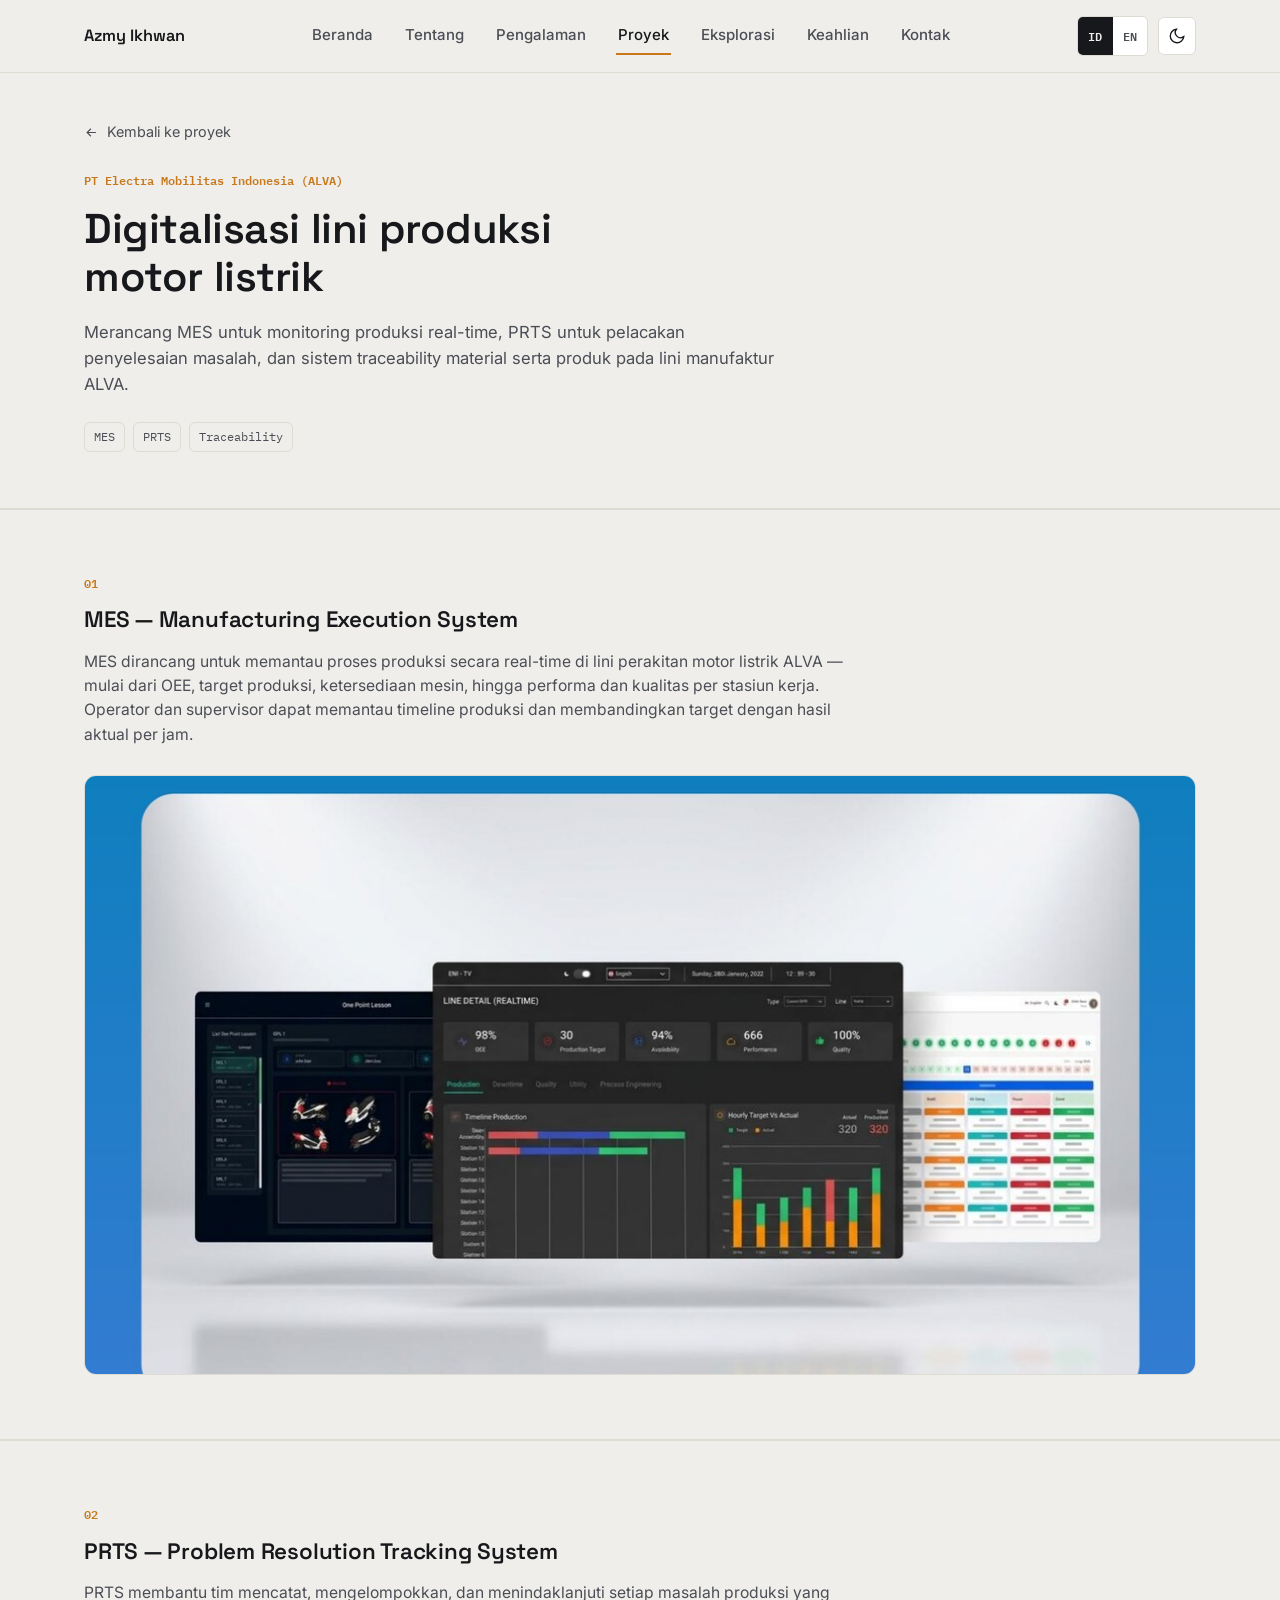
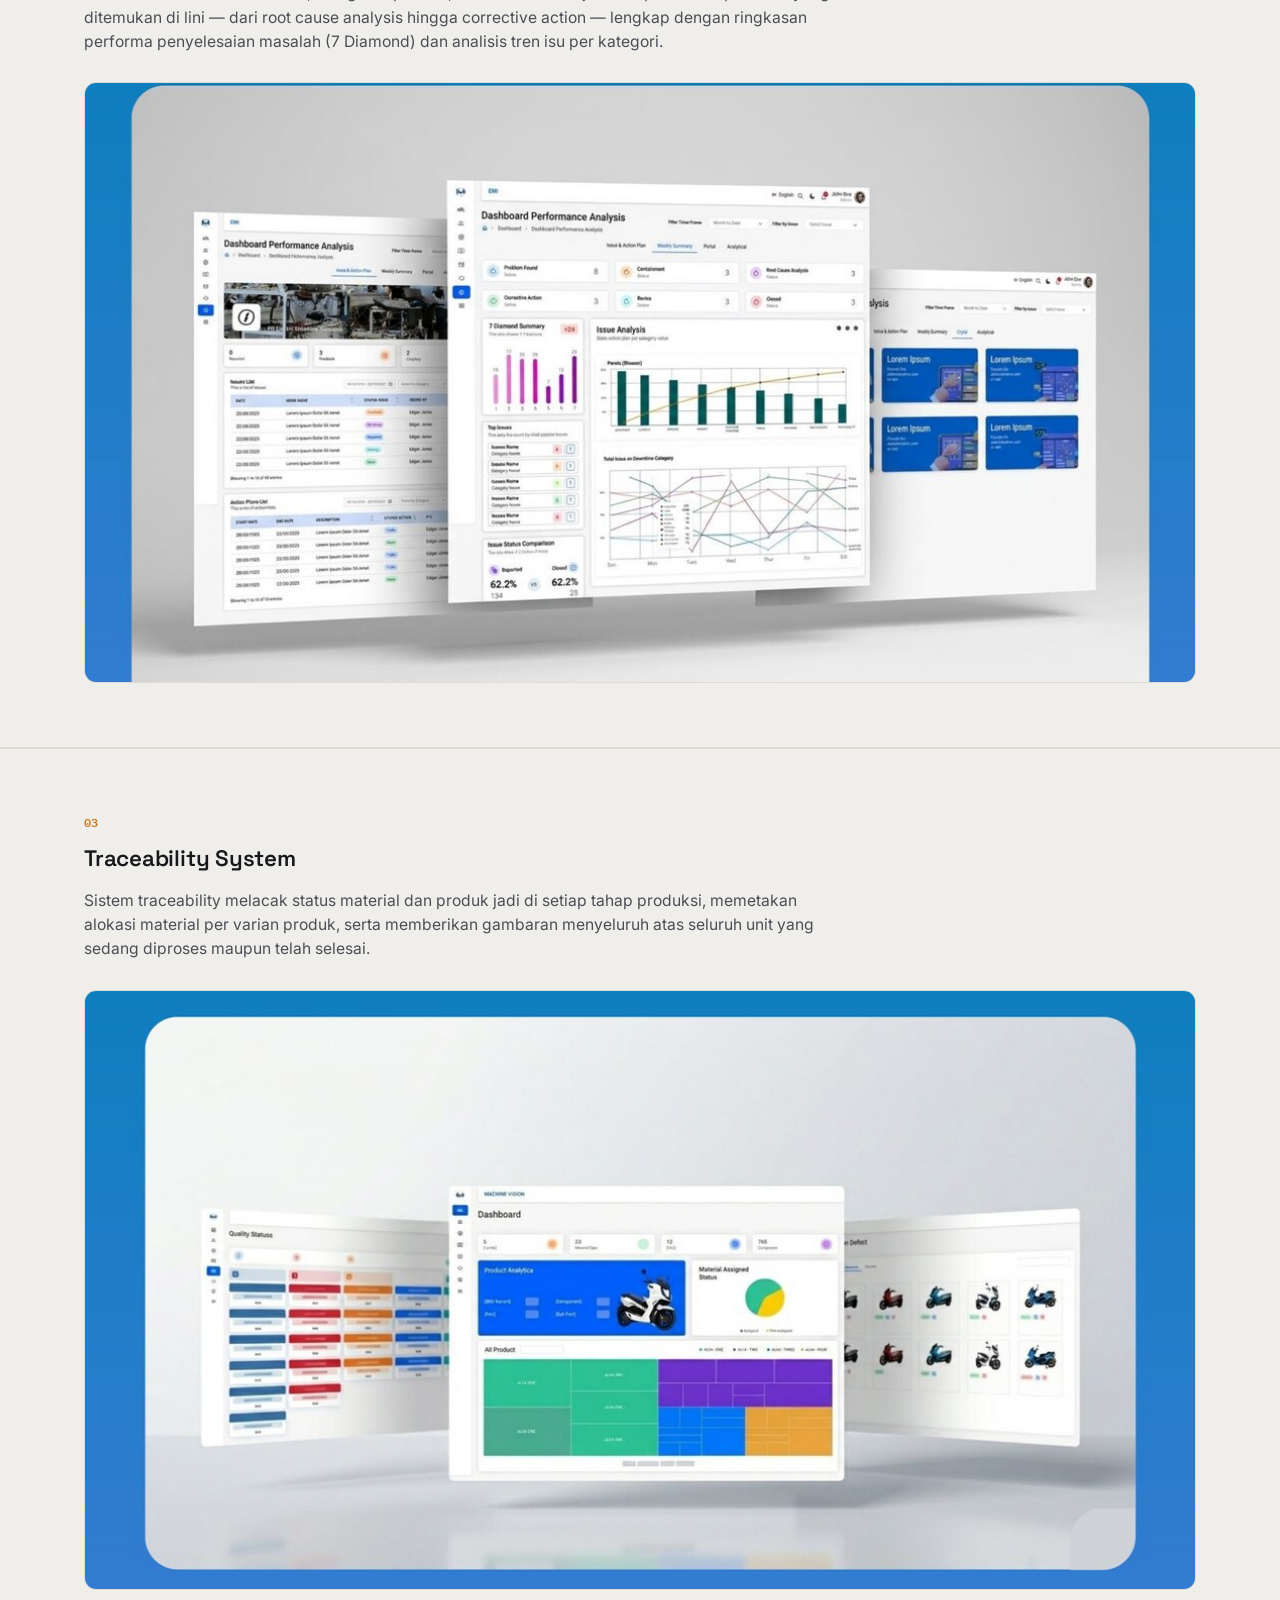
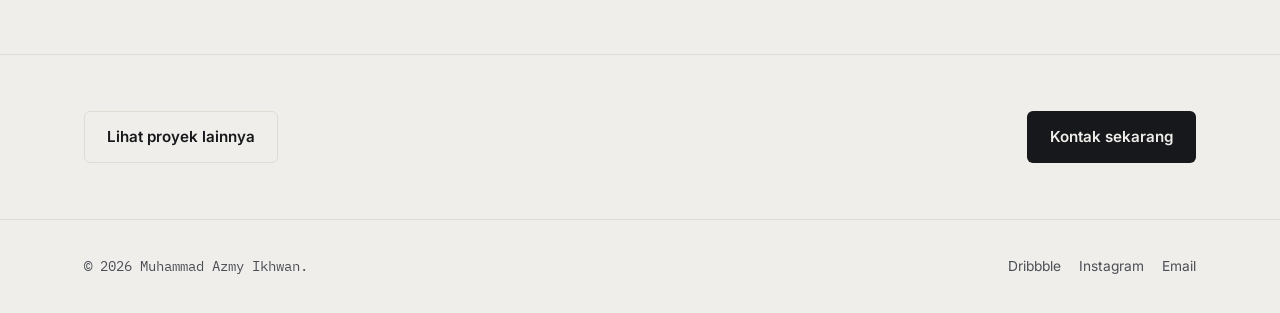
==== project-electra.html @ 19d062c1 "Replace project modal with dedicated detail pages featuring per-module image carousels" ====
<!DOCTYPE html>
<html lang="id" data-theme="light">
<head>
<meta charset="UTF-8">
<meta name="viewport" content="width=device-width, initial-scale=1.0">
<title>PT Electra Mobilitas Indonesia — Muhammad Azmy Ikhwan</title>
<meta name="description" content="Studi kasus MES, PRTS, dan Traceability System untuk PT Electra Mobilitas Indonesia (ALVA).">
<meta name="theme-color" content="#EFEEEA">
<meta name="robots" content="index, follow">
<link rel="icon" href="data:image/svg+xml,<svg xmlns=%22http://www.w3.org/2000/svg%22 viewBox=%220 0 32 32%22><rect width=%2232%22 height=%2232%22 rx=%228%22 fill=%22%23C9791C%22/><text x=%2216%22 y=%2222%22 font-family=%22monospace%22 font-size=%2216%22 fill=%22%2315161B%22 text-anchor=%22middle%22>A</text></svg>">
<link rel="preconnect" href="https://fonts.googleapis.com">
<link rel="preconnect" href="https://fonts.gstatic.com" crossorigin>
<link href="https://fonts.googleapis.com/css2?family=IBM+Plex+Mono:wght@500;600&family=Inter:wght@400;500;600;700&family=Space+Grotesk:wght@500;600;700&display=swap" rel="stylesheet">
<link rel="stylesheet" href="css/style.css">
</head>
<body>
<div class="scroll-progress" id="scrollProgress"></div>
<a href="#main" class="skip-link" data-i18n="a11y.skip">Langsung ke isi</a>

<header class="site-header">
  <div class="wrap">
    <a href="index.html" class="logo" aria-label="Muhammad Azmy Ikhwan">
      <span>Azmy Ikhwan</span>
    </a>

    <nav class="main-nav" id="mainNav" aria-label="Navigasi utama">
      <a href="index.html#home" data-i18n="nav.home">Beranda</a>
      <a href="index.html#about" data-i18n="nav.about">Tentang</a>
      <a href="index.html#experience" data-i18n="nav.experience">Pengalaman</a>
      <a href="index.html#projects" class="active" data-i18n="nav.projects">Proyek</a>
      <a href="index.html#exploration" data-i18n="nav.exploration">Eksplorasi</a>
      <a href="index.html#skills" data-i18n="nav.skills">Keahlian</a>
      <a href="index.html#contact" data-i18n="nav.contact">Kontak</a>
    </nav>

    <div class="header-tools">
      <div class="lang-switch" role="group" aria-label="Bahasa">
        <button id="langId" class="active" data-lang="id">ID</button>
        <button id="langEn" data-lang="en">EN</button>
      </div>
      <button id="themeToggle" class="icon-btn" aria-label="Ganti mode gelap/terang" aria-pressed="false">
        <svg class="moon" viewBox="0 0 24 24" fill="none" stroke="currentColor" stroke-width="1.8"><path d="M21 12.8A9 9 0 1 1 11.2 3a7 7 0 0 0 9.8 9.8z"/></svg>
        <svg class="sun" viewBox="0 0 24 24" fill="none" stroke="currentColor" stroke-width="1.8"><circle cx="12" cy="12" r="4.2"/><path d="M12 2.5v2.4M12 19.1v2.4M4.2 4.2l1.7 1.7M18.1 18.1l1.7 1.7M2.5 12h2.4M19.1 12h2.4M4.2 19.8l1.7-1.7M18.1 5.9l1.7-1.7"/></svg>
      </button>
      <button id="navToggle" class="nav-toggle" aria-label="Buka menu" aria-expanded="false">
        <svg viewBox="0 0 24 24" fill="none" stroke="currentColor" stroke-width="1.8"><path d="M4 7h16M4 12h16M4 17h16"/></svg>
      </button>
    </div>
  </div>
</header>

<main id="main">

  <section class="project-hero">
    <div class="wrap">
      <a href="index.html#projects" class="back-link">
        <svg viewBox="0 0 24 24" fill="none" stroke="currentColor" stroke-width="1.8"><path d="M19 12H5M11 18l-6-6 6-6"/></svg>
        <span data-i18n="pd.backToProjects">Kembali ke proyek</span>
      </a>
      <p class="pd-org">PT Electra Mobilitas Indonesia (ALVA)</p>
      <h1 data-i18n="proj.p1Title">Digitalisasi lini produksi motor listrik</h1>
      <p class="pd-desc" data-i18n="proj.p1Text">Merancang MES untuk monitoring produksi real-time, PRTS untuk pelacakan penyelesaian masalah, dan sistem traceability material serta produk pada lini manufaktur ALVA.</p>
      <div class="pd-tags">
        <span class="tag">MES</span><span class="tag">PRTS</span><span class="tag">Traceability</span>
      </div>
    </div>
  </section>

  <!-- ============ MES ============ -->
  <section class="module-section">
    <div class="wrap">
      <div class="module-head">
        <span class="module-num">01</span>
        <h2 data-i18n="pd.electraMesTitle">MES — Manufacturing Execution System</h2>
        <p data-i18n="pd.electraMesDesc">MES dirancang untuk memantau proses produksi secara real-time di lini perakitan motor listrik ALVA — mulai dari OEE, target produksi, ketersediaan mesin, hingga performa dan kualitas per stasiun kerja. Operator dan supervisor dapat memantau timeline produksi dan membandingkan target dengan hasil aktual per jam.</p>
      </div>
      <div class="carousel" data-carousel>
        <div class="carousel-track">
          <img src="assets/img/electra-mes-1.jpg" alt="Dashboard MES — Line Detail Realtime">
        </div>
      </div>
    </div>
  </section>

  <!-- ============ PRTS ============ -->
  <section class="module-section">
    <div class="wrap">
      <div class="module-head">
        <span class="module-num">02</span>
        <h2 data-i18n="pd.electraPrtsTitle">PRTS — Problem Resolution Tracking System</h2>
        <p data-i18n="pd.electraPrtsDesc">PRTS membantu tim mencatat, mengelompokkan, dan menindaklanjuti setiap masalah produksi yang ditemukan di lini — dari root cause analysis hingga corrective action — lengkap dengan ringkasan performa penyelesaian masalah (7 Diamond) dan analisis tren isu per kategori.</p>
      </div>
      <div class="carousel" data-carousel>
        <div class="carousel-track">
          <img src="assets/img/electra-prts-1.jpg" alt="Dashboard PRTS — Performance Analysis">
        </div>
      </div>
    </div>
  </section>

  <!-- ============ TRACEABILITY ============ -->
  <section class="module-section">
    <div class="wrap">
      <div class="module-head">
        <span class="module-num">03</span>
        <h2 data-i18n="pd.electraTraceTitle">Traceability System</h2>
        <p data-i18n="pd.electraTraceDesc">Sistem traceability melacak status material dan produk jadi di setiap tahap produksi, memetakan alokasi material per varian produk, serta memberikan gambaran menyeluruh atas seluruh unit yang sedang diproses maupun telah selesai.</p>
      </div>
      <div class="carousel" data-carousel>
        <div class="carousel-track">
          <img src="assets/img/electra-traceability-1.jpg" alt="Dashboard Traceability System">
        </div>
      </div>
    </div>
  </section>

  <div class="wrap">
    <div class="project-nav-foot">
      <a href="index.html#projects" class="btn btn-ghost" data-i18n="pd.moreProjects">Lihat proyek lainnya</a>
      <a href="index.html#contact" class="btn btn-primary" data-i18n="hero.ctaContact">Kontak sekarang</a>
    </div>
  </div>

</main>

<footer class="site-footer">
  <div class="wrap">
    <p data-i18n="footer.credit">© <span id="year"></span> Muhammad Azmy Ikhwan.</p>
    <div class="footer-links">
      <a href="https://dribbble.com/muhazmyikh" target="_blank" rel="noopener">Dribbble</a>
      <a href="https://instagram.com/azmydesain_uiux" target="_blank" rel="noopener">Instagram</a>
      <a href="mailto:azmyikh98@gmail.com">Email</a>
    </div>
  </div>
</footer>

<button class="back-to-top" id="backToTop" aria-label="Kembali ke atas" data-i18n-aria="a11y.backToTop">
  <svg viewBox="0 0 24 24" fill="none" stroke="currentColor" stroke-width="2"><path d="M12 19V5M5 12l7-7 7 7"/></svg>
</button>

<script src="js/main.js"></script>
</body>
</html>
---- css/style.css ----
/* =========================================================
   Muhammad Azmy Ikhwan — Portfolio
   Design tokens
   ========================================================= */
:root{
  /* type */
  --font-display:'Space Grotesk', 'Inter', sans-serif;
  --font-body:'Inter', sans-serif;
  --font-mono:'IBM Plex Mono', monospace;

  /* light theme (default) */
  --paper:#EFEEEA;
  --panel:#FFFFFF;
  --panel-2:#F6F5F1;
  --ink:#17181B;
  --ink-soft:#4B4E55;
  --line:#DEDBD3;
  --accent:#C9791C;
  --accent-strong:#A65F12;
  --accent-tint:#F4E3C7;
  --good:#3E7A57;
  --shadow: 0 1px 0 rgba(23,24,27,.04);

  /* fixed dark panel (used inside hero widget & cards regardless of theme) */
  --graphite:#15161B;
  --graphite-2:#1D1F26;
  --graphite-line:#2C2F38;
  --graphite-text:#E7E6E1;

  --radius-s:6px;
  --radius-m:12px;
  --radius-l:20px;
  --maxw:1160px;
  --dur:.5s;
  --ease:cubic-bezier(.22,.61,.36,1);
}

[data-theme="dark"]{
  --paper:#121317;
  --panel:#1A1B21;
  --panel-2:#1E2026;
  --ink:#EDECE8;
  --ink-soft:#A5A6AC;
  --line:#2E3038;
  --accent:#E2A33D;
  --accent-strong:#F0B65C;
  --accent-tint:#3A2E17;
  --good:#5FAE82;
  --shadow: 0 1px 0 rgba(0,0,0,.3);

  --graphite:#0F1013;
  --graphite-2:#191A1F;
  --graphite-line:#2A2C33;
  --graphite-text:#EDECE8;
}

*{box-sizing:border-box;}
html{scroll-behavior:smooth;}
@media (prefers-reduced-motion: reduce){
  html{scroll-behavior:auto;}
  *,*::before,*::after{animation-duration:.001ms !important; animation-iteration-count:1 !important; transition-duration:.001ms !important; scroll-behavior:auto !important;}
}

body{
  margin:0;
  background:var(--paper);
  color:var(--ink);
  font-family:var(--font-body);
  font-size:16px;
  line-height:1.55;
  -webkit-font-smoothing:antialiased;
  transition:background var(--dur) var(--ease), color var(--dur) var(--ease);
}

img{max-width:100%; display:block;}
a{color:inherit; text-decoration:none;}
button{
  font-family:inherit; font-size:inherit; color:inherit;
  cursor:pointer; background:none; border:none; padding:0; margin:0;
  -webkit-appearance:none; appearance:none;
}
ul{margin:0; padding:0; list-style:none;}
h1,h2,h3,h4{font-family:var(--font-display); margin:0; letter-spacing:-.01em;}
p{margin:0;}

:focus-visible{
  outline:2px solid var(--accent);
  outline-offset:3px;
  border-radius:4px;
}

.wrap{
  max-width:var(--maxw);
  margin:0 auto;
  padding:0 24px;
}

.skip-link{
  position:absolute; left:-999px; top:0;
  background:var(--accent); color:#15161B; padding:10px 16px;
  border-radius:0 0 var(--radius-s) 0; font-weight:600; z-index:200;
}
.skip-link:focus{left:0;}

/* -----------------------------------------------------------
   Header
   ----------------------------------------------------------- */
.site-header{
  position:sticky; top:0; z-index:100;
  background:var(--paper);
  border-bottom:1px solid var(--line);
}
.site-header .wrap{
  display:flex; align-items:center; justify-content:space-between;
  height:72px; gap:16px;
}
.logo{
  display:flex; align-items:center; gap:10px;
  font-family:var(--font-display); font-weight:600; font-size:1.02rem;
  white-space:nowrap;
}

.main-nav{display:flex; align-items:center; gap:28px;}
.main-nav a{
  font-size:.94rem; color:var(--ink-soft); font-weight:500;
  padding:6px 2px; border-bottom:2px solid transparent;
  transition:color .2s var(--ease), border-color .2s var(--ease);
}
.main-nav a:hover, .main-nav a.active{color:var(--ink); border-color:var(--accent);}

.header-tools{display:flex; align-items:center; gap:10px;}
.icon-btn{
  width:38px; height:38px; border-radius:var(--radius-s);
  border:1px solid var(--line); background:var(--panel);
  color:var(--ink); display:flex; align-items:center; justify-content:center;
  transition:border-color .2s var(--ease), transform .15s var(--ease);
}
.icon-btn:hover{border-color:var(--accent); transform:translateY(-1px);}
.icon-btn svg{width:18px; height:18px;}
.icon-btn .sun{display:none;}
[data-theme="dark"] .icon-btn .moon{display:none;}
[data-theme="dark"] .icon-btn .sun{display:block;}

.lang-switch{
  display:flex; border:1px solid var(--line); border-radius:var(--radius-s);
  overflow:hidden; font-family:var(--font-mono); font-size:.78rem;
}
.lang-switch button{
  background:var(--panel); color:var(--ink-soft); border:none;
  padding:0 10px; height:38px; font-weight:600; letter-spacing:.02em;
  transition:background .2s var(--ease), color .2s var(--ease);
}
.lang-switch button.active{background:var(--ink); color:var(--paper);}
[data-theme="dark"] .lang-switch button.active{background:var(--accent); color:#15161B;}

.nav-toggle{
  display:none; width:38px; height:38px; border-radius:var(--radius-s);
  border:1px solid var(--line); background:var(--panel); align-items:center; justify-content:center;
}
.nav-toggle svg{width:20px; height:20px;}

/* -----------------------------------------------------------
   Buttons
   ----------------------------------------------------------- */
.btn{
  display:inline-flex; align-items:center; justify-content:center; gap:8px;
  padding:13px 22px; border-radius:var(--radius-s);
  font-weight:600; font-size:.95rem; border:1px solid transparent;
  transition:transform .18s var(--ease), background .2s var(--ease), border-color .2s var(--ease), color .2s var(--ease);
}
.btn:hover{transform:translateY(-2px);}
.btn-primary{background:var(--ink); color:var(--paper);}
.btn-primary:hover{background:var(--accent); color:#15161B;}
[data-theme="dark"] .btn-primary{background:var(--accent); color:#15161B;}
[data-theme="dark"] .btn-primary:hover{background:var(--accent-strong);}
.btn-ghost{border-color:var(--line); color:var(--ink); background:transparent;}
.btn-ghost:hover{border-color:var(--accent);}
.btn-row{display:flex; flex-wrap:wrap; gap:12px; margin-top:28px;}

/* -----------------------------------------------------------
   Section scaffolding
   ----------------------------------------------------------- */
section{padding:96px 0;}
section + section{border-top:1px solid var(--line);}
.section-head{
  display:flex; flex-wrap:wrap; align-items:baseline; justify-content:space-between;
  gap:16px; margin-bottom:48px;
}
.section-head h2{font-size:clamp(1.7rem, 2.6vw, 2.3rem); font-weight:600;}
.section-num{
  font-family:var(--font-mono); color:var(--accent); font-size:.85rem; font-weight:600;
}
.section-lede{color:var(--ink-soft); max-width:560px; font-size:1.02rem;}

.reveal{opacity:0; transform:translateY(16px) scale(.99); transition:opacity .6s var(--ease), transform .6s var(--ease);}
.reveal.is-visible{opacity:1; transform:none;}

/* staggered cascades for short lists inside an already-revealed group */
.principles .principle,
.timeline .tl-item,
.skills-grid .skill-group,
.edu-grid .course,
.contact-list .contact-row{
  transition:opacity .5s var(--ease), transform .5s var(--ease);
}
.reveal:not(.is-visible) .principle,
.reveal:not(.is-visible) .tl-item,
.reveal:not(.is-visible) .skill-group,
.reveal:not(.is-visible) .course,
.reveal:not(.is-visible) .contact-row{
  opacity:0; transform:translateY(12px);
}
.principles .principle:nth-child(1){transition-delay:.05s;}
.principles .principle:nth-child(2){transition-delay:.15s;}
.principles .principle:nth-child(3){transition-delay:.25s;}
.timeline .tl-item:nth-child(1){transition-delay:.05s;}
.timeline .tl-item:nth-child(2){transition-delay:.18s;}
.skills-grid .skill-group:nth-child(1){transition-delay:.05s;}
.skills-grid .skill-group:nth-child(2){transition-delay:.16s;}
.edu-grid .course:nth-child(1){transition-delay:.05s;}
.edu-grid .course:nth-child(2){transition-delay:.16s;}
.contact-list .contact-row:nth-child(1){transition-delay:.05s;}
.contact-list .contact-row:nth-child(2){transition-delay:.13s;}
.contact-list .contact-row:nth-child(3){transition-delay:.21s;}
.contact-list .contact-row:nth-child(4){transition-delay:.29s;}

/* -----------------------------------------------------------
   Scroll progress bar
   ----------------------------------------------------------- */
.scroll-progress{
  position:fixed; top:0; left:0; height:3px; width:0%;
  background:var(--accent); z-index:200;
  transition:width .1s linear;
}

/* -----------------------------------------------------------
   Back to top button
   ----------------------------------------------------------- */
.back-to-top{
  position:fixed; right:24px; bottom:24px; z-index:90;
  width:44px; height:44px; border-radius:50%;
  background:var(--ink); color:var(--paper);
  display:flex; align-items:center; justify-content:center;
  border:1px solid var(--line);
  opacity:0; visibility:hidden; transform:translateY(10px);
  transition:opacity .3s var(--ease), transform .3s var(--ease), visibility .3s, background .2s var(--ease);
}
.back-to-top.is-visible{opacity:1; visibility:visible; transform:none;}
.back-to-top:hover{background:var(--accent); color:#15161B;}
[data-theme="dark"] .back-to-top{background:var(--accent); color:#15161B;}
[data-theme="dark"] .back-to-top:hover{background:var(--accent-strong);}
.back-to-top svg{width:18px; height:18px;}

/* -----------------------------------------------------------
   Hero
   ----------------------------------------------------------- */
.hero{padding-top:64px; padding-bottom:80px; border-top:none;}
.hero .wrap{
  display:grid; grid-template-columns:1.15fr .85fr; gap:56px; align-items:center;
}
.eyebrow{
  font-family:var(--font-mono); font-size:.82rem; color:var(--accent);
  display:flex; align-items:center; gap:8px; margin-bottom:18px; font-weight:600;
}
.eyebrow .dot{width:7px; height:7px; border-radius:50%; background:var(--good); box-shadow:0 0 0 3px color-mix(in srgb, var(--good) 25%, transparent); animation:pulse 2.4s ease-in-out infinite;}
@keyframes pulse{0%,100%{opacity:1;} 50%{opacity:.4;}}

.hero h1{
  font-size:clamp(2.1rem, 4.6vw, 3.4rem);
  line-height:1.08; font-weight:600; letter-spacing:-.02em;
  max-width:22ch;
}
.hero .lede{
  margin-top:22px; font-size:1.08rem; color:var(--ink-soft); max-width:46ch;
}
.hero .contact-chips{
  display:flex; flex-wrap:wrap; gap:10px; margin-top:26px;
}
.chip{
  display:inline-flex; align-items:center; gap:7px;
  font-family:var(--font-mono); font-size:.78rem; color:var(--ink-soft);
  border:1px solid var(--line); border-radius:999px; padding:7px 12px;
  background:var(--panel);
}
.chip svg{width:13px; height:13px;}

.stat-row{
  display:grid; grid-template-columns:repeat(4,1fr); gap:22px;
  margin-top:52px; padding-top:28px; border-top:1px solid var(--line);
}
.stat b{
  display:block; font-family:var(--font-display); font-size:1.7rem; font-weight:600;
}
.stat span{font-size:.82rem; color:var(--ink-soft);}

.hero-visual{position:relative; display:flex; flex-direction:column; gap:18px;}
.photo-card{
  position:relative; border-radius:var(--radius-l); overflow:hidden;
  border:1px solid var(--line); background:var(--panel-2);
  aspect-ratio:4/4.5;
}
.photo-card img{width:100%; height:100%; object-fit:cover;}

/* status widget mimicking the real dashboard work */
.status-widget{
  background:var(--graphite); color:var(--graphite-text);
  border:1px solid var(--graphite-line); border-radius:var(--radius-m);
  padding:16px 16px 18px;
  font-family:var(--font-mono);
}
.status-widget .sw-head{
  display:flex; align-items:center; justify-content:space-between;
  font-size:.72rem; color:#9A9CA5; padding-bottom:12px; border-bottom:1px solid var(--graphite-line);
  margin-bottom:14px;
}
.status-widget .sw-head .sw-title{color:var(--graphite-text); font-weight:600; letter-spacing:.02em;}
.sw-grid{display:grid; grid-template-columns:1fr 1fr; gap:10px; margin-bottom:14px;}
.sw-tile{background:var(--graphite-2); border:1px solid var(--graphite-line); border-radius:8px; padding:10px 12px;}
.sw-tile b{display:block; font-size:1.15rem; font-weight:600;}
.sw-tile span{font-size:.68rem; color:#9A9CA5;}
.sw-bars{display:flex; flex-direction:column; gap:8px;}
.sw-bar-row{display:flex; align-items:center; gap:10px; font-size:.68rem; color:#9A9CA5;}
.sw-bar-row .lbl{width:56px; flex-shrink:0;}
.sw-bar-track{flex:1; height:6px; border-radius:4px; background:var(--graphite-line); overflow:hidden;}
.sw-bar-fill{height:100%; border-radius:4px; background:var(--accent); width:0%; transition:width 1.1s var(--ease);}
.status-widget.is-live .sw-bar-fill{width:var(--w);}

/* -----------------------------------------------------------
   About
   ----------------------------------------------------------- */
.about-grid{display:grid; grid-template-columns:1.1fr .9fr; gap:56px;}
.about-copy p{color:var(--ink-soft); font-size:1.02rem; margin-bottom:16px;}
.about-copy p:last-child{margin-bottom:0;}
.principles{display:flex; flex-direction:column; gap:22px;}
.principle{display:flex; gap:16px; align-items:flex-start;}
.principle .idx{
  font-family:var(--font-mono); font-size:.78rem; color:var(--accent);
  border:1px solid var(--line); width:30px; height:30px; border-radius:50%;
  display:flex; align-items:center; justify-content:center; flex-shrink:0; font-weight:600;
}
.principle h3{font-size:1.02rem; font-weight:600; margin-bottom:4px;}
.principle p{color:var(--ink-soft); font-size:.94rem;}

/* -----------------------------------------------------------
   Experience timeline
   ----------------------------------------------------------- */
.timeline{position:relative; padding-left:28px; border-left:1px solid var(--line);}
.tl-item{position:relative; padding-bottom:52px;}
.tl-item:last-child{padding-bottom:0;}
.tl-item::before{
  content:''; position:absolute; left:-33px; top:4px;
  width:9px; height:9px; border-radius:50%; background:var(--accent);
  box-shadow:0 0 0 4px var(--paper);
}
.tl-head{display:flex; flex-wrap:wrap; align-items:baseline; gap:10px; margin-bottom:6px;}
.tl-role{font-family:var(--font-display); font-size:1.2rem; font-weight:600;}
.tl-period{font-family:var(--font-mono); font-size:.78rem; color:var(--accent); background:var(--accent-tint); padding:4px 10px; border-radius:999px;}
.tl-org{color:var(--ink-soft); font-size:.96rem; margin-bottom:14px;}
.tl-list{display:flex; flex-direction:column; gap:8px; margin-bottom:16px;}
.tl-list li{position:relative; padding-left:18px; color:var(--ink-soft); font-size:.95rem;}
.tl-list li::before{content:'•'; position:absolute; left:2px; color:var(--accent); font-weight:700;}
.tl-tags{display:flex; flex-wrap:wrap; gap:8px;}
.tag{
  font-family:var(--font-mono); font-size:.72rem; color:var(--ink-soft);
  border:1px solid var(--line); border-radius:6px; padding:5px 9px;
}

/* -----------------------------------------------------------
   Projects — two-row card grid
   ----------------------------------------------------------- */
.project-grid{
  display:grid; grid-template-columns:repeat(3, 1fr); gap:24px;
}
.project-card{
  display:flex; flex-direction:column; text-align:left; width:100%;
  border:1px solid var(--line); border-radius:var(--radius-m); overflow:hidden;
  background:var(--panel); cursor:pointer;
  transition:border-color .2s var(--ease), transform .2s var(--ease), box-shadow .2s var(--ease);
}
.project-card:hover{border-color:var(--accent); transform:translateY(-3px);}
.project-card:hover .pc-media img{transform:scale(1.05);}
.pc-media{position:relative; background:var(--panel-2); aspect-ratio:16/11; overflow:hidden;}
.pc-media img{width:100%; height:100%; object-fit:cover; object-position:top; transition:transform .5s var(--ease);}
.pc-info{padding:20px; display:flex; flex-direction:column; gap:8px;}
.pc-org{font-family:var(--font-mono); font-size:.7rem; color:var(--accent); font-weight:600;}
.pc-title{font-family:var(--font-display); font-size:1.05rem; font-weight:600; line-height:1.3;}
.pc-tags{display:flex; flex-wrap:wrap; gap:6px; margin-top:4px;}
.pc-tags .tag{font-size:.68rem; padding:4px 8px;}

.p-link{
  font-size:.9rem; font-weight:600; color:var(--ink); border-bottom:2px solid var(--accent);
  padding-bottom:2px; display:inline-flex; align-items:center; gap:6px;
}
.p-link svg{width:14px; height:14px;}

/* -----------------------------------------------------------
   Exploration / dribbble & instagram
   ----------------------------------------------------------- */
.explore-grid{display:grid; grid-template-columns:1fr; gap:24px;}
.explore-card{
  max-width:420px;
  border:1px solid var(--line); border-radius:var(--radius-m); padding:30px;
  background:var(--panel); display:flex; flex-direction:column; gap:16px;
  transition:border-color .2s var(--ease), transform .2s var(--ease);
}
.explore-card:hover{border-color:var(--accent); transform:translateY(-3px);}
.explore-icon{
  width:46px; height:46px; border-radius:12px; background:var(--graphite);
  color:var(--accent); display:flex; align-items:center; justify-content:center;
}
.explore-icon svg{width:22px; height:22px;}
.explore-card h3{font-size:1.15rem; font-weight:600;}
.explore-card p{color:var(--ink-soft); font-size:.94rem;}
.explore-card .p-link{margin-top:auto;}

/* -----------------------------------------------------------
   Skills
   ----------------------------------------------------------- */
.skills-grid{display:grid; grid-template-columns:1fr 1fr; gap:40px;}
.skill-group h3{font-size:1rem; font-weight:600; margin-bottom:16px; color:var(--ink-soft); font-family:var(--font-mono); text-transform:none;}
.skill-tags{display:flex; flex-wrap:wrap; gap:10px;}
.skill-tags .tag{font-size:.82rem; padding:8px 13px;}

/* -----------------------------------------------------------
   Education
   ----------------------------------------------------------- */
.edu-grid{display:grid; grid-template-columns:1.1fr .9fr; gap:56px;}
.edu-main{border:1px solid var(--line); border-radius:var(--radius-m); padding:28px; background:var(--panel);}
.edu-main h3{font-size:1.2rem; font-weight:600; margin-bottom:6px;}
.edu-main .edu-period{font-family:var(--font-mono); font-size:.78rem; color:var(--accent); margin-bottom:14px; display:block;}
.edu-main p{color:var(--ink-soft); font-size:.95rem;}
.course{padding:18px 0; border-bottom:1px solid var(--line);}
.course:last-child{border-bottom:none; padding-bottom:0;}
.course:first-child{padding-top:0;}
.course h4{font-size:1rem; font-weight:600; margin-bottom:4px;}
.course .edu-period{font-family:var(--font-mono); font-size:.72rem; color:var(--ink-soft); margin-bottom:8px; display:block;}
.course p{color:var(--ink-soft); font-size:.9rem;}

#courses .edu-grid .course{
  border:1px solid var(--line); border-radius:var(--radius-m);
  padding:24px; background:var(--panel);
}
#courses .edu-grid .course:last-child{border:1px solid var(--line); padding-bottom:24px;}
#courses .edu-grid .course:first-child{padding-top:24px;}

/* -----------------------------------------------------------
   Contact
   ----------------------------------------------------------- */
.contact-panel{
  background:var(--panel); color:var(--ink);
  border:1px solid var(--line);
  border-radius:var(--radius-l); padding:56px; display:grid;
  grid-template-columns:1.1fr .9fr; gap:48px; align-items:center;
}
.contact-panel h2{font-size:clamp(1.6rem, 3vw, 2.2rem); font-weight:600; margin-bottom:16px;}
.contact-panel p{color:var(--ink-soft); font-size:1.02rem; max-width:44ch;}
.contact-list{display:flex; flex-direction:column; gap:14px;}
.contact-row{
  display:flex; align-items:center; justify-content:space-between; gap:14px;
  border:1px solid var(--line); border-radius:var(--radius-s);
  padding:14px 16px; background:var(--panel-2);
  transition:border-color .2s var(--ease), transform .2s var(--ease);
}
a.contact-row:hover{border-color:var(--accent); transform:translateY(-2px);}
.contact-row .c-label{display:flex; align-items:center; gap:10px; font-size:.9rem; color:var(--ink-soft);}
.contact-row .c-label svg{width:16px; height:16px; color:var(--accent);}
.contact-row .c-value{font-family:var(--font-mono); font-size:.85rem;}
.copy-btn{
  background:none; border:1px solid var(--line); color:var(--ink);
  border-radius:6px; padding:6px 10px; font-family:var(--font-mono); font-size:.72rem;
  transition:border-color .2s var(--ease), background .2s var(--ease);
}
.copy-btn:hover{border-color:var(--accent);}
.contact-panel .btn-row{margin-top:8px;}

/* -----------------------------------------------------------
   Footer
   ----------------------------------------------------------- */
.site-footer{padding:36px 0; border-top:1px solid var(--line);}
.site-footer .wrap{display:flex; flex-wrap:wrap; justify-content:space-between; gap:12px; align-items:center;}
.site-footer p{color:var(--ink-soft); font-size:.86rem; font-family:var(--font-mono);}
.footer-links{display:flex; gap:18px;}
.footer-links a{color:var(--ink-soft); font-size:.86rem; transition:color .2s var(--ease);}
.footer-links a:hover{color:var(--accent);}

/* -----------------------------------------------------------
   Project detail page
   ----------------------------------------------------------- */
.project-hero{padding:48px 0 56px; border-bottom:1px solid var(--line);}
.back-link{
  display:inline-flex; align-items:center; gap:8px; font-size:.9rem; color:var(--ink-soft);
  margin-bottom:28px; transition:color .2s var(--ease);
}
.back-link:hover{color:var(--accent);}
.back-link svg{width:15px; height:15px;}
.pd-org{font-family:var(--font-mono); font-size:.78rem; color:var(--accent); font-weight:600; margin-bottom:14px;}
.project-hero h1{font-size:clamp(1.8rem, 3.6vw, 2.6rem); font-weight:600; line-height:1.15; margin-bottom:20px; max-width:20ch;}
.project-hero .pd-desc{color:var(--ink-soft); font-size:1.04rem; max-width:70ch; margin-bottom:24px;}
.pd-tags{display:flex; flex-wrap:wrap; gap:8px;}

.module-section{padding:64px 0; border-bottom:1px solid var(--line);}
.module-head{margin-bottom:28px; max-width:760px;}
.module-head .module-num{font-family:var(--font-mono); color:var(--accent); font-size:.78rem; font-weight:600; display:block; margin-bottom:10px;}
.module-head h2{font-size:1.4rem; font-weight:600; margin-bottom:12px;}
.module-head p{color:var(--ink-soft); font-size:.98rem;}

.carousel{position:relative; border-radius:var(--radius-m); overflow:hidden; border:1px solid var(--line); background:var(--panel-2);}
.carousel-track{display:flex; transition:transform .4s var(--ease);}
.carousel-track img{width:100%; flex-shrink:0; display:block; object-fit:cover; object-position:top;}
.carousel-btn{
  position:absolute; top:50%; transform:translateY(-50%); width:40px; height:40px; border-radius:50%;
  background:var(--panel); border:1px solid var(--line); display:flex; align-items:center; justify-content:center;
  color:var(--ink); transition:border-color .2s var(--ease), background .2s var(--ease);
}
.carousel-btn:hover{border-color:var(--accent);}
.carousel-btn svg{width:17px; height:17px;}
.carousel-btn.prev{left:14px;}
.carousel-btn.next{right:14px;}
.carousel-dots{display:flex; justify-content:center; gap:8px; margin-top:16px;}
.carousel-dot{width:7px; height:7px; border-radius:50%; background:var(--line); border:none; padding:0; transition:width .2s var(--ease), background .2s var(--ease);}
.carousel-dot.active{background:var(--accent); width:20px; border-radius:4px;}

.project-nav-foot{padding:56px 0; display:flex; justify-content:space-between; align-items:center; gap:16px; flex-wrap:wrap;}

/* -----------------------------------------------------------
   Responsive
   ----------------------------------------------------------- */
@media (max-width: 980px){
  .hero .wrap{grid-template-columns:1fr; gap:44px;}
  .hero-visual{order:-1; max-width:420px;}
  .about-grid, .edu-grid{grid-template-columns:1fr; gap:36px;}
  .skills-grid{grid-template-columns:1fr; gap:32px;}
  .project-grid{grid-template-columns:repeat(2, 1fr);}
  .contact-panel{grid-template-columns:1fr; padding:40px 28px;}
  .explore-grid{grid-template-columns:1fr;}
}
@media (max-width: 960px){
  .main-nav{
    position:fixed; inset:72px 0 0 0; background:var(--paper); border-top:1px solid var(--line);
    flex-direction:column; align-items:flex-start; padding:24px; gap:4px;
    transform:translateY(-8px); opacity:0; visibility:hidden;
    transition:opacity .2s var(--ease), transform .2s var(--ease), visibility .2s;
    z-index:99;
  }
  .main-nav.is-open{opacity:1; transform:none; visibility:visible;}
  .main-nav a{width:100%; padding:14px 4px; border-bottom:1px solid var(--line); border-radius:0;}
  .nav-toggle{display:flex;}
}
@media (max-width: 720px){
  .stat-row{grid-template-columns:repeat(2,1fr); row-gap:24px;}
  .project-grid{grid-template-columns:1fr;}
  section{padding:64px 0;}
  .hero-visual{max-width:132px; margin:0 auto;}
  .photo-card{aspect-ratio:1/1; border-radius:50%; border-width:2px; border-color:var(--accent);}
}
@media (max-width: 520px){
  .wrap{padding:0 18px;}
  .hero h1{max-width:none;}
  .lang-switch button{padding:0 8px;}
}
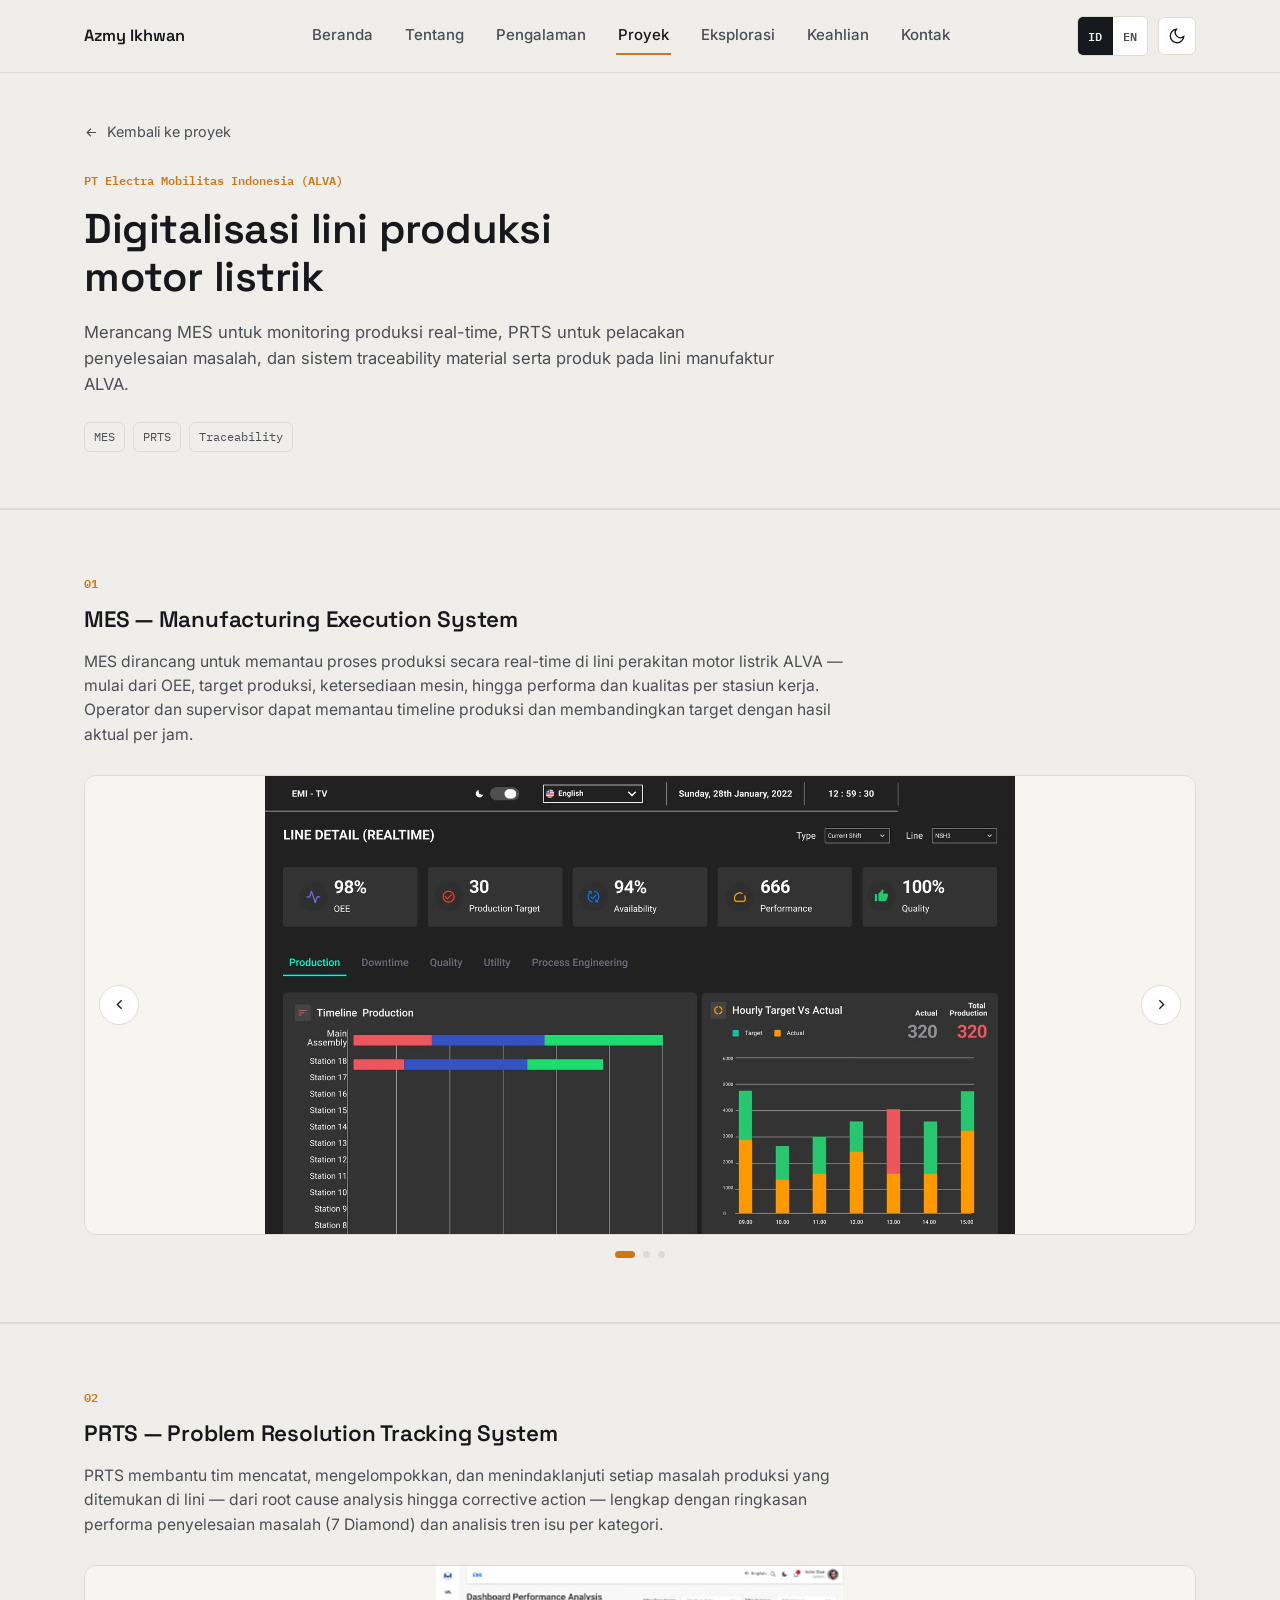
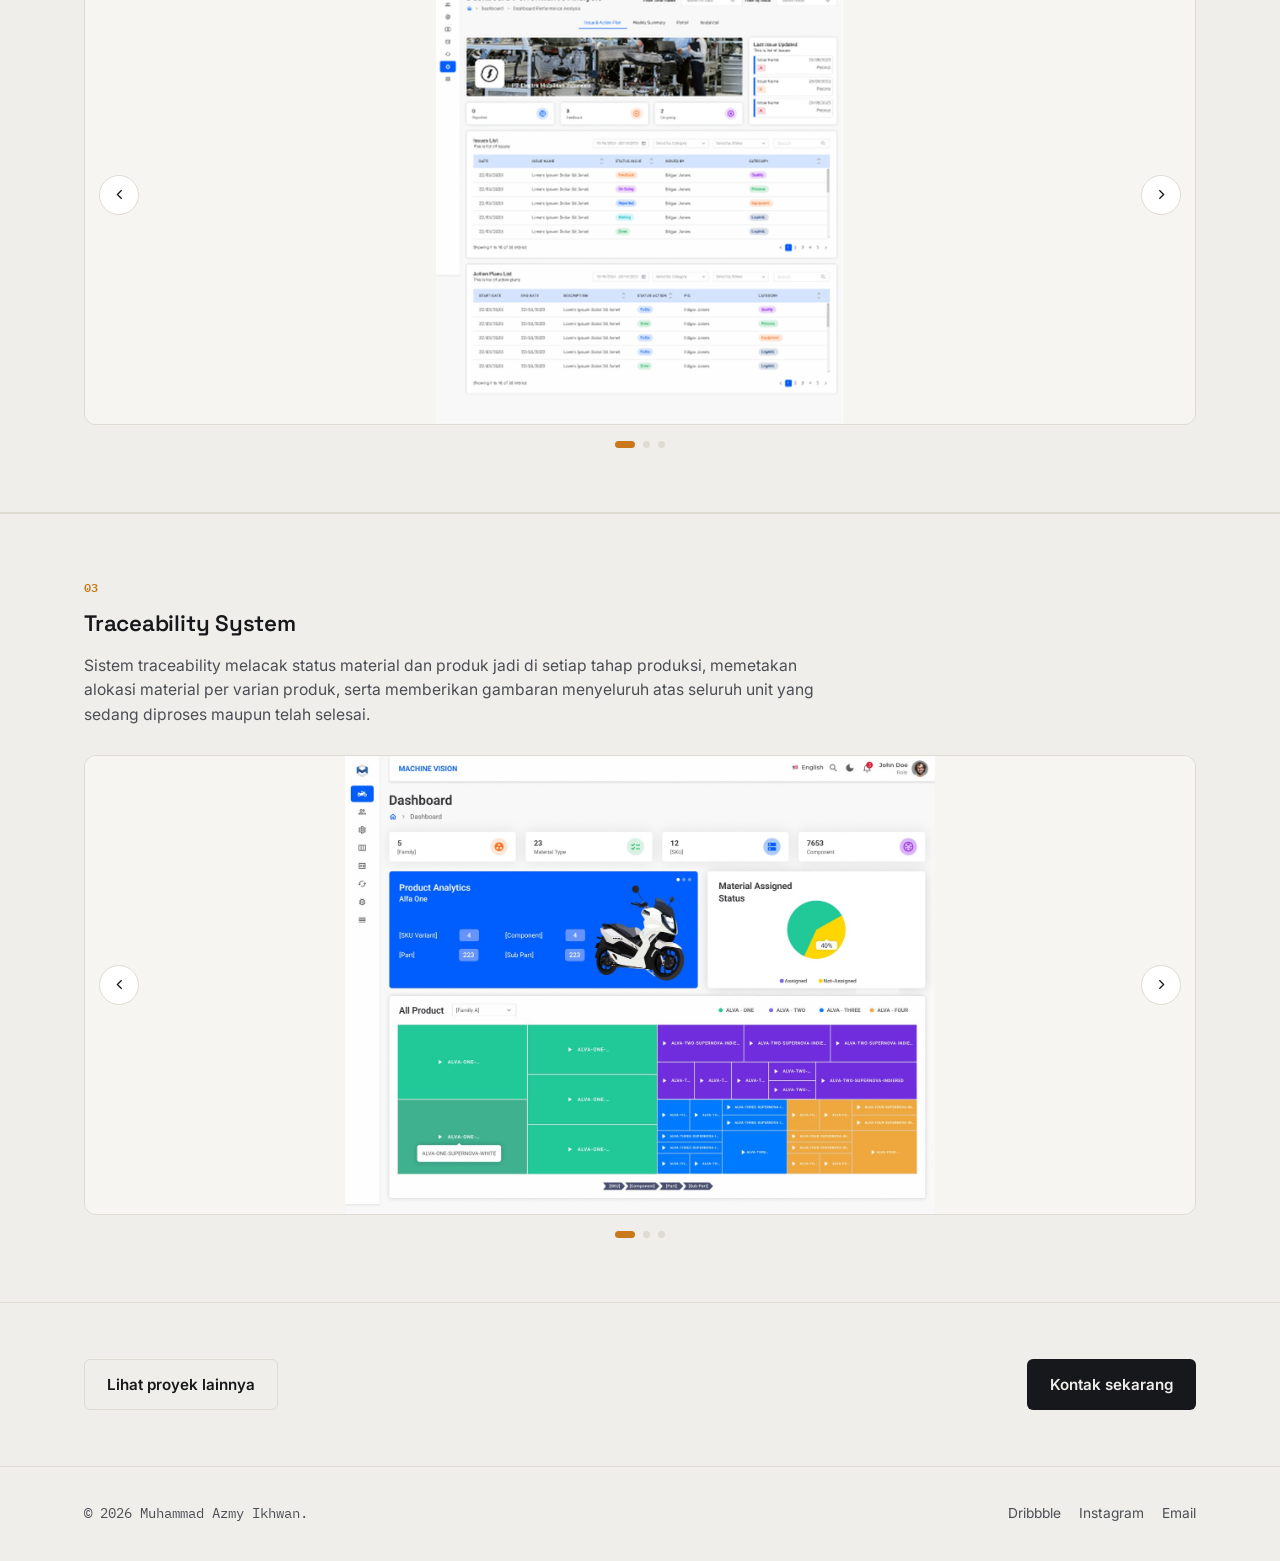
==== commit cf43eb5f: "Update Electra project images with real per-module screenshots" ====
--- a/project-electra.html
+++ b/project-electra.html
@@ -74,9 +74,24 @@
         <h2 data-i18n="pd.electraMesTitle">MES — Manufacturing Execution System</h2>
         <p data-i18n="pd.electraMesDesc">MES dirancang untuk memantau proses produksi secara real-time di lini perakitan motor listrik ALVA — mulai dari OEE, target produksi, ketersediaan mesin, hingga performa dan kualitas per stasiun kerja. Operator dan supervisor dapat memantau timeline produksi dan membandingkan target dengan hasil aktual per jam.</p>
       </div>
-      <div class="carousel" data-carousel>
-        <div class="carousel-track">
-          <img src="assets/img/electra-mes-1.jpg" alt="Dashboard MES — Line Detail Realtime">
+      <div class="carousel-wrap" data-carousel>
+        <div class="carousel">
+          <div class="carousel-track">
+            <img src="assets/img/electra-mes-1.jpg" alt="Dashboard MES — Line Detail Realtime">
+            <img src="assets/img/electra-mes-2.jpg" alt="Dashboard MES — Production Planning Kanban">
+            <img src="assets/img/electra-mes-3.jpg" alt="Dashboard MES — One Point Lesson">
+          </div>
+          <button class="carousel-btn prev" aria-label="Sebelumnya">
+            <svg viewBox="0 0 24 24" fill="none" stroke="currentColor" stroke-width="1.8"><path d="M15 18l-6-6 6-6"/></svg>
+          </button>
+          <button class="carousel-btn next" aria-label="Berikutnya">
+            <svg viewBox="0 0 24 24" fill="none" stroke="currentColor" stroke-width="1.8"><path d="M9 18l6-6-6-6"/></svg>
+          </button>
+        </div>
+        <div class="carousel-dots">
+          <button class="carousel-dot active" aria-label="Gambar 1"></button>
+          <button class="carousel-dot" aria-label="Gambar 2"></button>
+          <button class="carousel-dot" aria-label="Gambar 3"></button>
         </div>
       </div>
     </div>
@@ -90,9 +105,24 @@
         <h2 data-i18n="pd.electraPrtsTitle">PRTS — Problem Resolution Tracking System</h2>
         <p data-i18n="pd.electraPrtsDesc">PRTS membantu tim mencatat, mengelompokkan, dan menindaklanjuti setiap masalah produksi yang ditemukan di lini — dari root cause analysis hingga corrective action — lengkap dengan ringkasan performa penyelesaian masalah (7 Diamond) dan analisis tren isu per kategori.</p>
       </div>
-      <div class="carousel" data-carousel>
-        <div class="carousel-track">
-          <img src="assets/img/electra-prts-1.jpg" alt="Dashboard PRTS — Performance Analysis">
+      <div class="carousel-wrap" data-carousel>
+        <div class="carousel">
+          <div class="carousel-track">
+            <img src="assets/img/electra-prts-1.jpg" alt="Dashboard PRTS — Performance Analysis">
+            <img src="assets/img/electra-prts-2.jpg" alt="Dashboard PRTS — Weekly Summary">
+            <img src="assets/img/electra-prts-3.jpg" alt="Dashboard PRTS — Portal">
+          </div>
+          <button class="carousel-btn prev" aria-label="Sebelumnya">
+            <svg viewBox="0 0 24 24" fill="none" stroke="currentColor" stroke-width="1.8"><path d="M15 18l-6-6 6-6"/></svg>
+          </button>
+          <button class="carousel-btn next" aria-label="Berikutnya">
+            <svg viewBox="0 0 24 24" fill="none" stroke="currentColor" stroke-width="1.8"><path d="M9 18l6-6-6-6"/></svg>
+          </button>
+        </div>
+        <div class="carousel-dots">
+          <button class="carousel-dot active" aria-label="Gambar 1"></button>
+          <button class="carousel-dot" aria-label="Gambar 2"></button>
+          <button class="carousel-dot" aria-label="Gambar 3"></button>
         </div>
       </div>
     </div>
@@ -106,9 +136,24 @@
         <h2 data-i18n="pd.electraTraceTitle">Traceability System</h2>
         <p data-i18n="pd.electraTraceDesc">Sistem traceability melacak status material dan produk jadi di setiap tahap produksi, memetakan alokasi material per varian produk, serta memberikan gambaran menyeluruh atas seluruh unit yang sedang diproses maupun telah selesai.</p>
       </div>
-      <div class="carousel" data-carousel>
-        <div class="carousel-track">
-          <img src="assets/img/electra-traceability-1.jpg" alt="Dashboard Traceability System">
+      <div class="carousel-wrap" data-carousel>
+        <div class="carousel">
+          <div class="carousel-track">
+            <img src="assets/img/electra-traceability-1.jpg" alt="Dashboard Traceability — Product Analytics">
+            <img src="assets/img/electra-traceability-2.jpg" alt="Dashboard Traceability — Quality Statuses">
+            <img src="assets/img/electra-traceability-3.jpg" alt="Dashboard Traceability — Breakdown Defect">
+          </div>
+          <button class="carousel-btn prev" aria-label="Sebelumnya">
+            <svg viewBox="0 0 24 24" fill="none" stroke="currentColor" stroke-width="1.8"><path d="M15 18l-6-6 6-6"/></svg>
+          </button>
+          <button class="carousel-btn next" aria-label="Berikutnya">
+            <svg viewBox="0 0 24 24" fill="none" stroke="currentColor" stroke-width="1.8"><path d="M9 18l6-6-6-6"/></svg>
+          </button>
+        </div>
+        <div class="carousel-dots">
+          <button class="carousel-dot active" aria-label="Gambar 1"></button>
+          <button class="carousel-dot" aria-label="Gambar 2"></button>
+          <button class="carousel-dot" aria-label="Gambar 3"></button>
         </div>
       </div>
     </div>
--- a/css/style.css
+++ b/css/style.css
@@ -504,9 +504,9 @@
 .module-head h2{font-size:1.4rem; font-weight:600; margin-bottom:12px;}
 .module-head p{color:var(--ink-soft); font-size:.98rem;}
 
-.carousel{position:relative; border-radius:var(--radius-m); overflow:hidden; border:1px solid var(--line); background:var(--panel-2);}
-.carousel-track{display:flex; transition:transform .4s var(--ease);}
-.carousel-track img{width:100%; flex-shrink:0; display:block; object-fit:cover; object-position:top;}
+.carousel{position:relative; border-radius:var(--radius-m); overflow:hidden; border:1px solid var(--line); background:var(--panel-2); height:460px;}
+.carousel-track{display:flex; height:100%; transition:transform .4s var(--ease);}
+.carousel-track img{width:100%; height:100%; flex-shrink:0; display:block; object-fit:contain; background:var(--panel-2);}
 .carousel-btn{
   position:absolute; top:50%; transform:translateY(-50%); width:40px; height:40px; border-radius:50%;
   background:var(--panel); border:1px solid var(--line); display:flex; align-items:center; justify-content:center;
@@ -550,6 +550,7 @@
   .stat-row{grid-template-columns:repeat(2,1fr); row-gap:24px;}
   .project-grid{grid-template-columns:1fr;}
   section{padding:64px 0;}
+  .carousel{height:300px;}
   .hero-visual{max-width:132px; margin:0 auto;}
   .photo-card{aspect-ratio:1/1; border-radius:50%; border-width:2px; border-color:var(--accent);}
 }
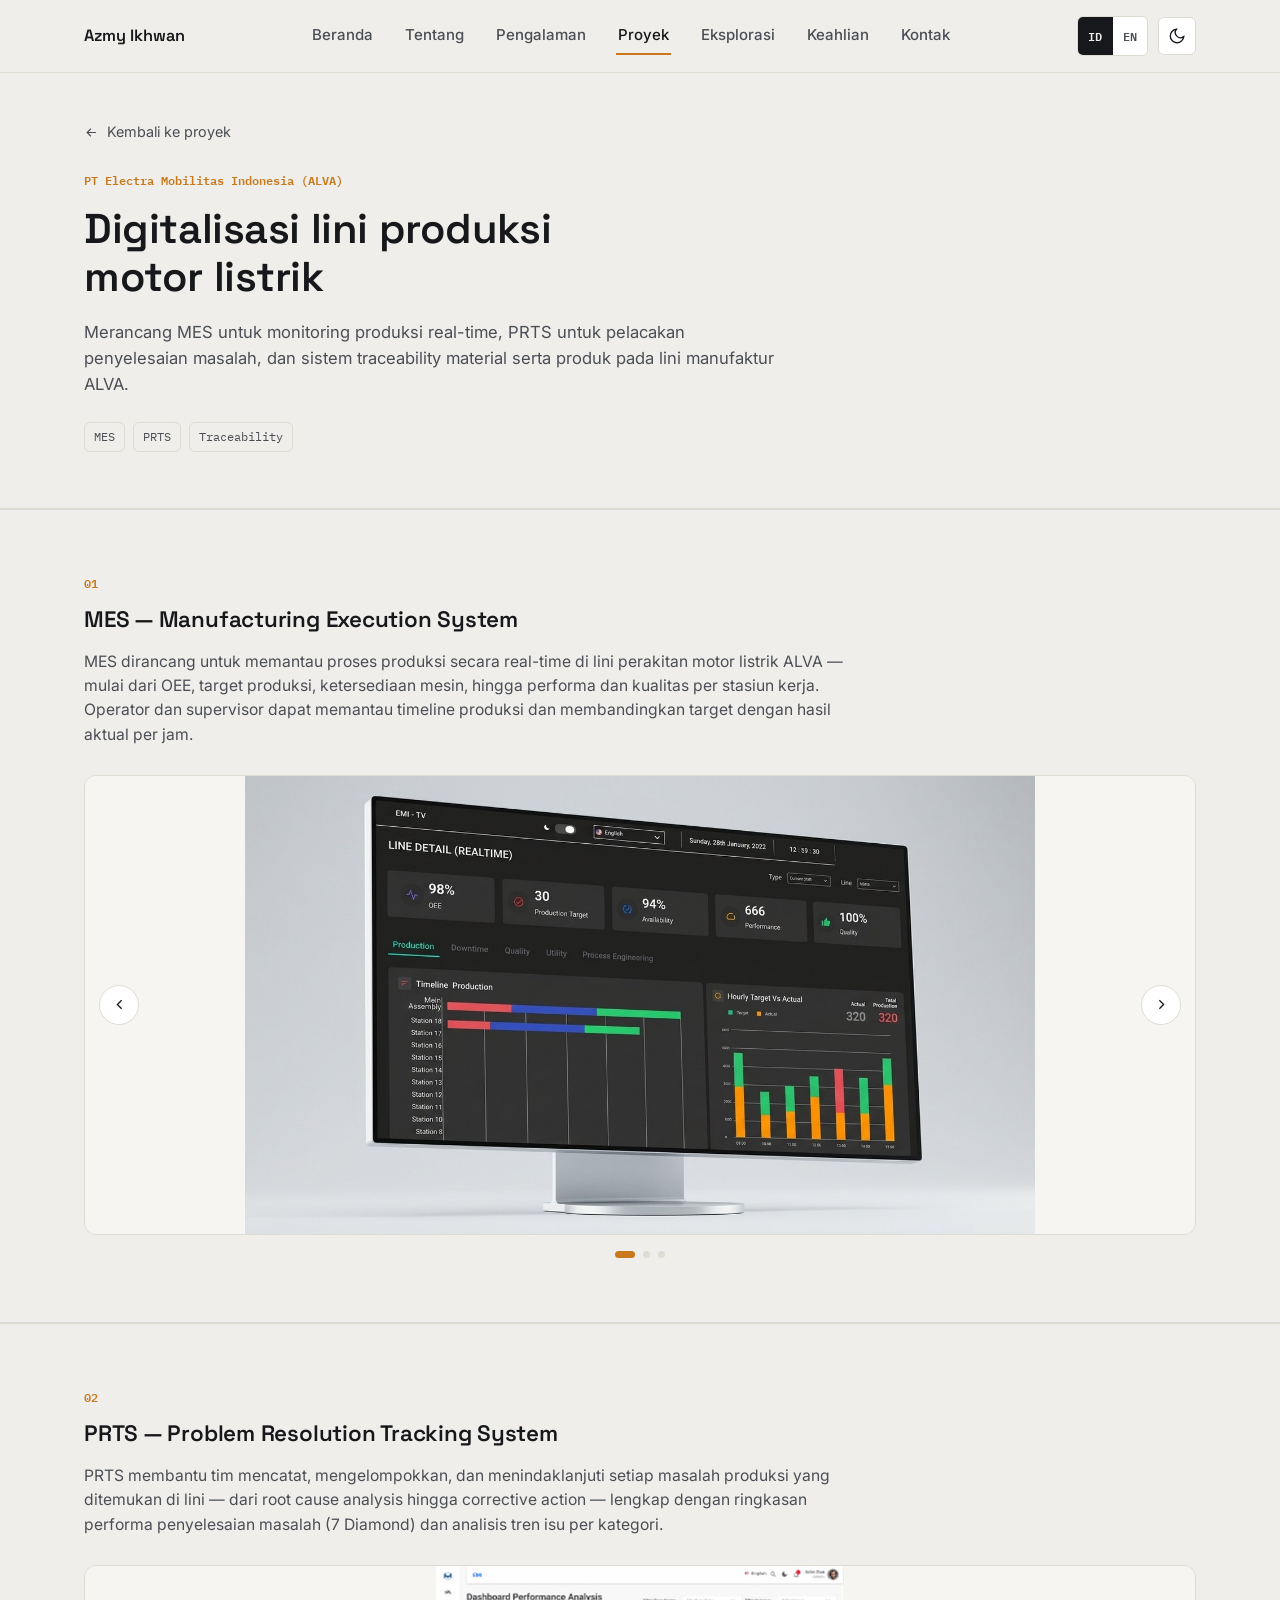
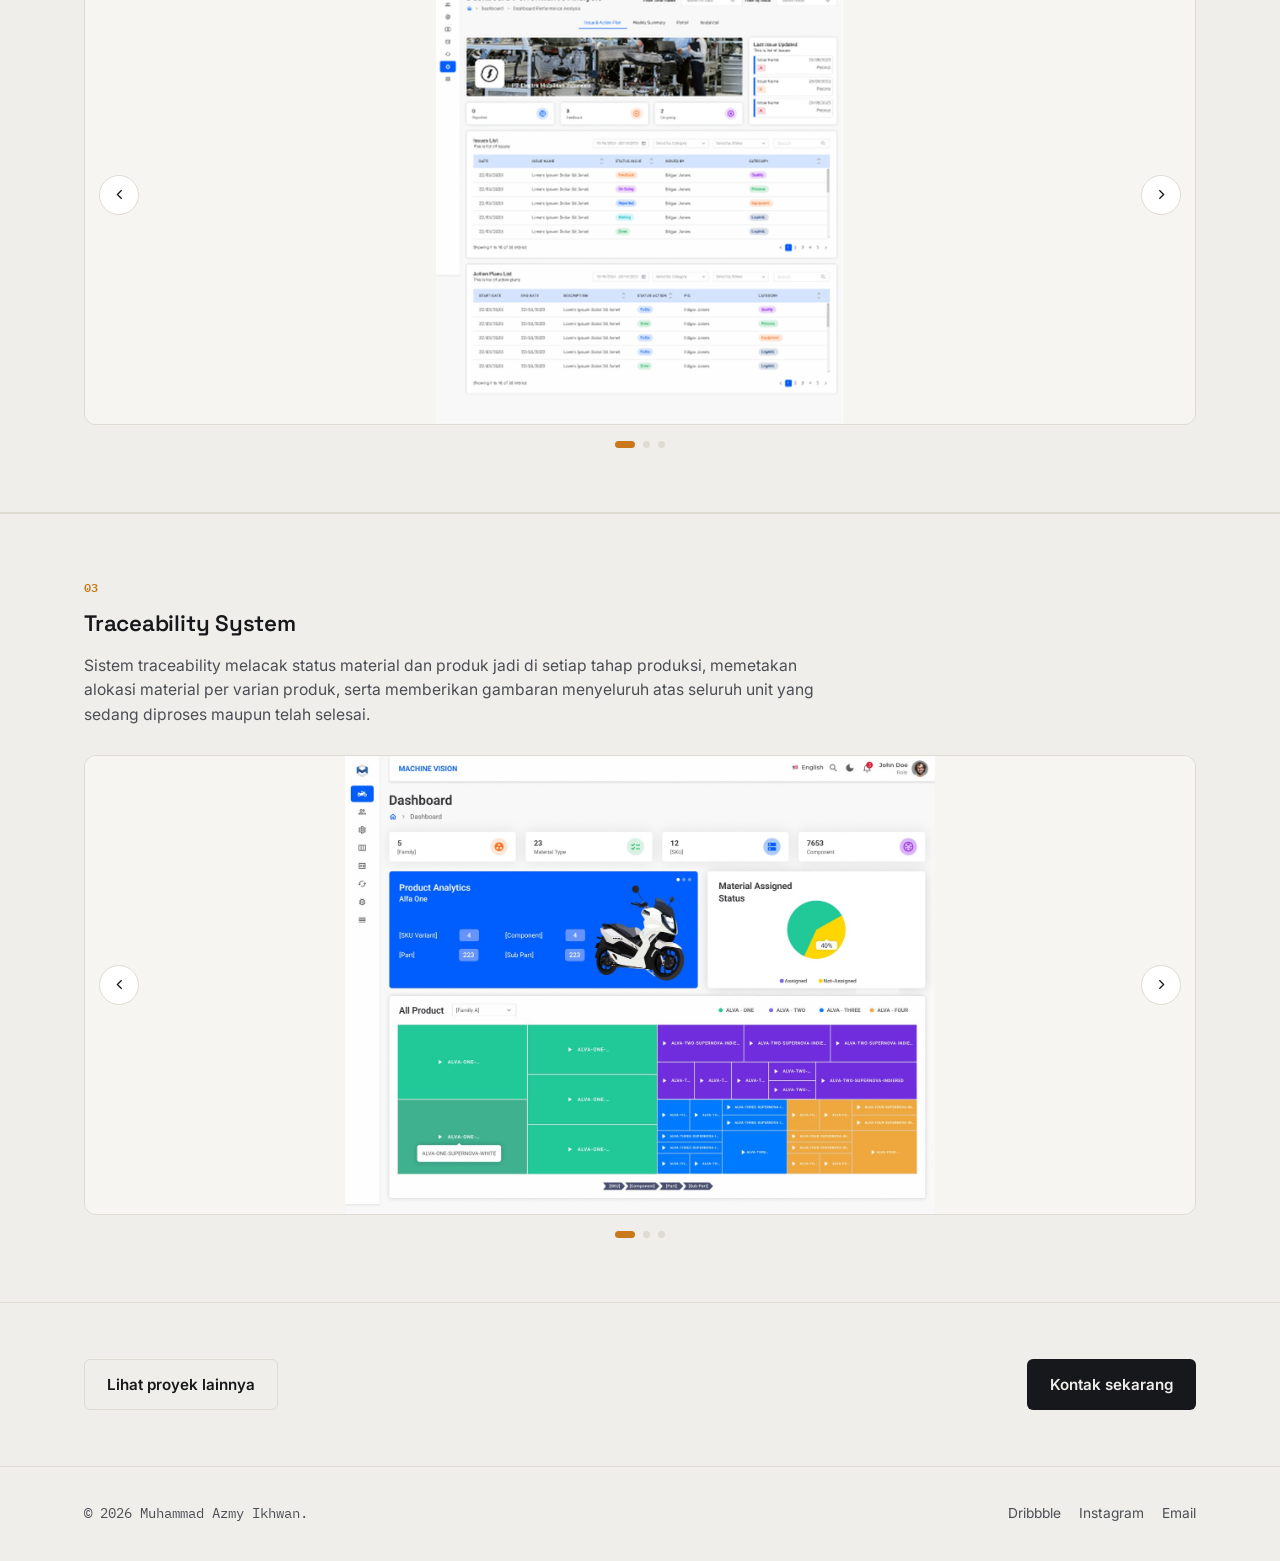
==== commit 9eae4f50: "Replace Electra MES and Traceability module images with professional device mockups" ====
--- a/project-electra.html
+++ b/project-electra.html
@@ -78,7 +78,7 @@
         <div class="carousel">
           <div class="carousel-track">
             <img src="assets/img/electra-mes-1.jpg" alt="Dashboard MES — Line Detail Realtime">
-            <img src="assets/img/electra-mes-2.jpg" alt="Dashboard MES — Production Planning Kanban">
+            <img src="assets/img/electra-mes-2.jpg" alt="Dashboard MES — Line Detail, Production Planning &amp; One Point Lesson">
             <img src="assets/img/electra-mes-3.jpg" alt="Dashboard MES — One Point Lesson">
           </div>
           <button class="carousel-btn prev" aria-label="Sebelumnya">
